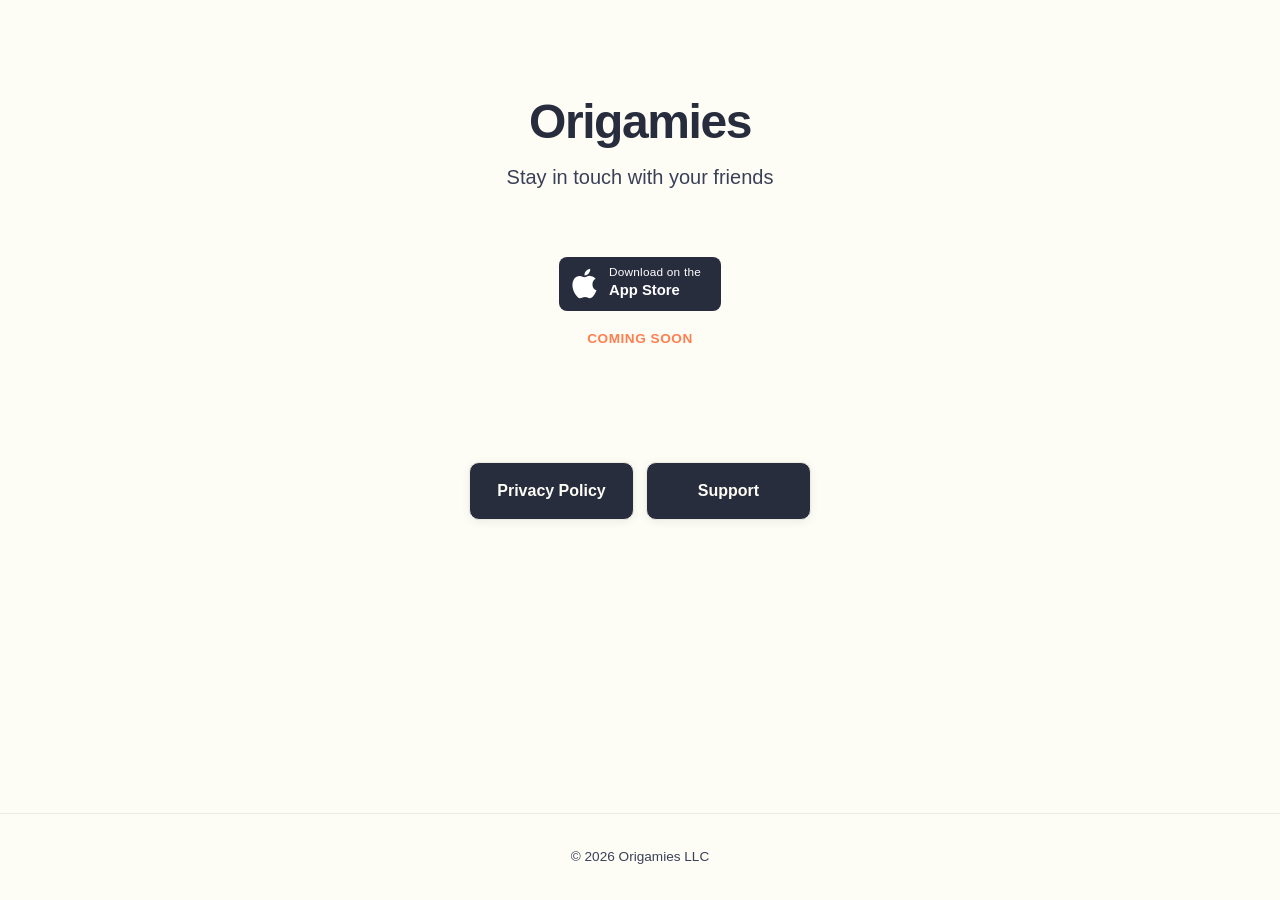
==== index.html @ 8bca0c86 "first commit Co-Authored-By: Claude Opus 4.6 <noreply@anthropic.com>" ====
<!DOCTYPE html>
<html lang="en">
<head>
  <meta charset="UTF-8">
  <meta name="viewport" content="width=device-width, initial-scale=1.0">
  <title>Origamies — Stay in touch with your friends</title>
  <meta name="description" content="Origamies helps you reconnect with old friends through gentle nudges and gamification. Coming soon to iOS.">
  <link rel="stylesheet" href="styles.css">
</head>
<body>

  <main>
    <section class="hero">
      <div class="container">
        <h1>Origamies</h1>
        <p class="tagline">Stay in touch with your friends</p>

        <div class="app-store-group">
          <span class="app-store-badge" role="img" aria-label="Download on the App Store">
            <!-- Apple App Store Badge SVG -->
            <svg xmlns="http://www.w3.org/2000/svg" viewBox="0 0 120 40" width="162" height="54">
              <rect width="120" height="40" rx="6" fill="#282D3E"/>
              <g fill="#fff">
                <path d="M24.77 20.3a4.95 4.95 0 0 1 2.36-4.15 5.07 5.07 0 0 0-3.99-2.16c-1.68-.18-3.31 1.01-4.17 1.01-.87 0-2.19-.99-3.62-.96a5.31 5.31 0 0 0-4.47 2.73c-1.93 3.34-.49 8.27 1.36 10.97.93 1.33 2.02 2.81 3.45 2.76 1.4-.06 1.92-.89 3.61-.89 1.68 0 2.16.89 3.62.86 1.5-.03 2.44-1.33 3.33-2.67a11.1 11.1 0 0 0 1.52-3.09 4.79 4.79 0 0 1-2.99-4.41zM22.04 12.21a4.87 4.87 0 0 0 1.12-3.49 4.96 4.96 0 0 0-3.21 1.66 4.64 4.64 0 0 0-1.14 3.37 4.11 4.11 0 0 0 3.23-1.54z"/>
              </g>
              <g fill="#fff">
                <text x="37" y="14" font-family="-apple-system, BlinkMacSystemFont, 'Segoe UI', Roboto, Helvetica, Arial, sans-serif" font-size="8.75" letter-spacing="0.02em" fill="#fff">Download on the</text>
                <text x="37" y="28" font-family="-apple-system, BlinkMacSystemFont, 'Segoe UI', Roboto, Helvetica, Arial, sans-serif" font-size="11" font-weight="700" fill="#fff">App Store</text>
              </g>
            </svg>
          </span>
          <span class="coming-soon">Coming Soon</span>
        </div>
      </div>
    </section>

    <section class="container">
      <div class="link-cards">
        <a href="privacy.html" class="link-card">Privacy Policy</a>
        <a href="support.html" class="link-card">Support</a>
      </div>
    </section>
  </main>

  <footer class="site-footer">
    <div class="container">
      &copy; 2026 Origamies LLC
    </div>
  </footer>

</body>
</html>
---- styles.css ----
/* ===== Reset & Base ===== */
*,
*::before,
*::after {
  margin: 0;
  padding: 0;
  box-sizing: border-box;
}

:root {
  --bg: #FDFDF5;
  --yellow: #FEEB79;
  --navy: #282D3E;
  --coral: #FF7F50;
  --navy-light: #3a4057;
  --yellow-soft: #fef4b8;
}

html {
  font-size: 16px;
  scroll-behavior: smooth;
}

body {
  font-family: -apple-system, BlinkMacSystemFont, "Segoe UI", Roboto, Helvetica, Arial, sans-serif;
  background-color: var(--bg);
  color: var(--navy);
  line-height: 1.6;
  min-height: 100vh;
  display: flex;
  flex-direction: column;
}

a {
  color: var(--navy);
  text-decoration: none;
}

img {
  max-width: 100%;
  height: auto;
}

/* ===== Layout ===== */
.container {
  max-width: 720px;
  margin: 0 auto;
  padding: 0 1.5rem;
  width: 100%;
}

main {
  flex: 1;
}

/* ===== Header / Nav ===== */
.site-header {
  padding: 1.25rem 0;
}

.site-header .container {
  display: flex;
  align-items: center;
}

.site-header .logo {
  font-size: 1.25rem;
  font-weight: 700;
  letter-spacing: -0.02em;
}

.back-link {
  font-size: 0.95rem;
  font-weight: 500;
  display: inline-flex;
  align-items: center;
  gap: 0.35rem;
  transition: opacity 0.2s;
}

.back-link:hover {
  opacity: 0.7;
}

/* ===== Hero ===== */
.hero {
  text-align: center;
  padding: 6rem 0 3rem;
}


.hero h1 {
  font-size: 3rem;
  font-weight: 800;
  letter-spacing: -0.03em;
  line-height: 1.1;
  margin-bottom: 0.75rem;
}

.hero .tagline {
  font-size: 1.25rem;
  font-weight: 400;
  color: var(--navy-light);
  margin-bottom: 4rem;
}

/* ===== App Store Badge ===== */
.app-store-group {
  display: flex;
  flex-direction: column;
  align-items: center;
  gap: 0.6rem;
}

.app-store-badge {
  display: inline-block;
  cursor: default;
  transition: opacity 0.2s;
}

.app-store-badge svg {
  height: 54px;
  width: 300px;
}

.coming-soon {
  font-size: 0.85rem;
  font-weight: 600;
  color: var(--coral);
  letter-spacing: 0.04em;
  text-transform: uppercase;
}

/* ===== Link Cards ===== */
.link-cards {
  display: flex;
  justify-content: center;
  gap: 0.75rem;
  padding: 4rem 0 3rem;
}

.link-card {
  display: flex;
  align-items: center;
  justify-content: center;
  width: calc((100% - 0.75rem) / 4);
  padding: 0.95rem 0.75rem;
  border-radius: 10px;
  background: var(--navy);
  color: var(--bg);
  border: 1.5px solid #ebebdf;
  box-shadow: 0 2px 8px rgba(40, 45, 62, 0.08);
  font-weight: 600;
  font-size: 1rem;
  transition: border-color 0.2s, box-shadow 0.2s, transform 0.15s;
}

.link-card:hover {
  box-shadow: 0 4px 16px rgba(40, 45, 62, 0.06);
  transform: translateY(-2px);
}

/* ===== Content Pages (Privacy, Support) ===== */
.page-content {
  padding: 2rem 0 4rem;
}

.page-content h1 {
  font-size: 2rem;
  font-weight: 800;
  letter-spacing: -0.02em;
  margin-bottom: 0.5rem;
}

.page-content .subtitle {
  color: var(--navy-light);
  margin-bottom: 2rem;
  font-size: 0.95rem;
}

.page-content h2 {
  font-size: 1.2rem;
  font-weight: 700;
  margin-top: 2rem;
  margin-bottom: 0.5rem;
}

.page-content p,
.page-content ul {
  margin-bottom: 1rem;
  color: var(--navy-light);
}

.page-content ul {
  padding-left: 1.5rem;
}

.page-content li {
  margin-bottom: 0.35rem;
}

.page-content a {
  color: var(--navy);
  font-weight: 600;
  border-bottom: 2px solid var(--yellow);
  transition: border-color 0.2s;
}

.page-content a:hover {
  border-color: var(--coral);
}

/* ===== FAQ ===== */
.faq-item {
  background: #fff;
  border: 1.5px solid #ebebdf;
  border-radius: 12px;
  padding: 1.25rem 1.5rem;
  margin-bottom: 0.75rem;
}

.faq-item h3 {
  font-size: 1rem;
  font-weight: 700;
  margin-bottom: 0.4rem;
}

.faq-item p {
  font-size: 0.95rem;
  margin-bottom: 0;
}

/* ===== Contact Box ===== */
.contact-box {
  background: var(--navy);
  color: var(--bg);
  border-radius: 14px;
  padding: 2rem;
  text-align: center;
  margin-bottom: 2.5rem;
}

.contact-box h2 {
  color: var(--bg);
  margin-top: 0;
  margin-bottom: 0.5rem;
}

.contact-box p {
  color: rgba(253, 253, 245, 0.75);
  margin-bottom: 1rem;
}

.contact-box a {
  color: var(--yellow);
  font-weight: 700;
  font-size: 1.1rem;
  border-bottom: 2px solid transparent;
  transition: border-color 0.2s;
}

.contact-box a:hover {
  border-color: var(--yellow);
}

/* ===== Footer ===== */
.site-footer {
  padding: 2rem 0;
  text-align: center;
  font-size: 0.85rem;
  color: var(--navy-light);
  border-top: 1px solid #ebebdf;
}

/* ===== Responsive ===== */
@media (max-width: 600px) {
  .hero {
    padding: 4rem 0 2rem;
  }

  .hero h1 {
    font-size: 2.25rem;
  }

  .hero .tagline {
    font-size: 1.1rem;
  }

  .link-cards {
    flex-direction: column;
    align-items: center;
  }

  .link-card {
    width: 60%;
  }

  .page-content h1 {
    font-size: 1.6rem;
  }

  .contact-box {
    padding: 1.5rem;
  }
}
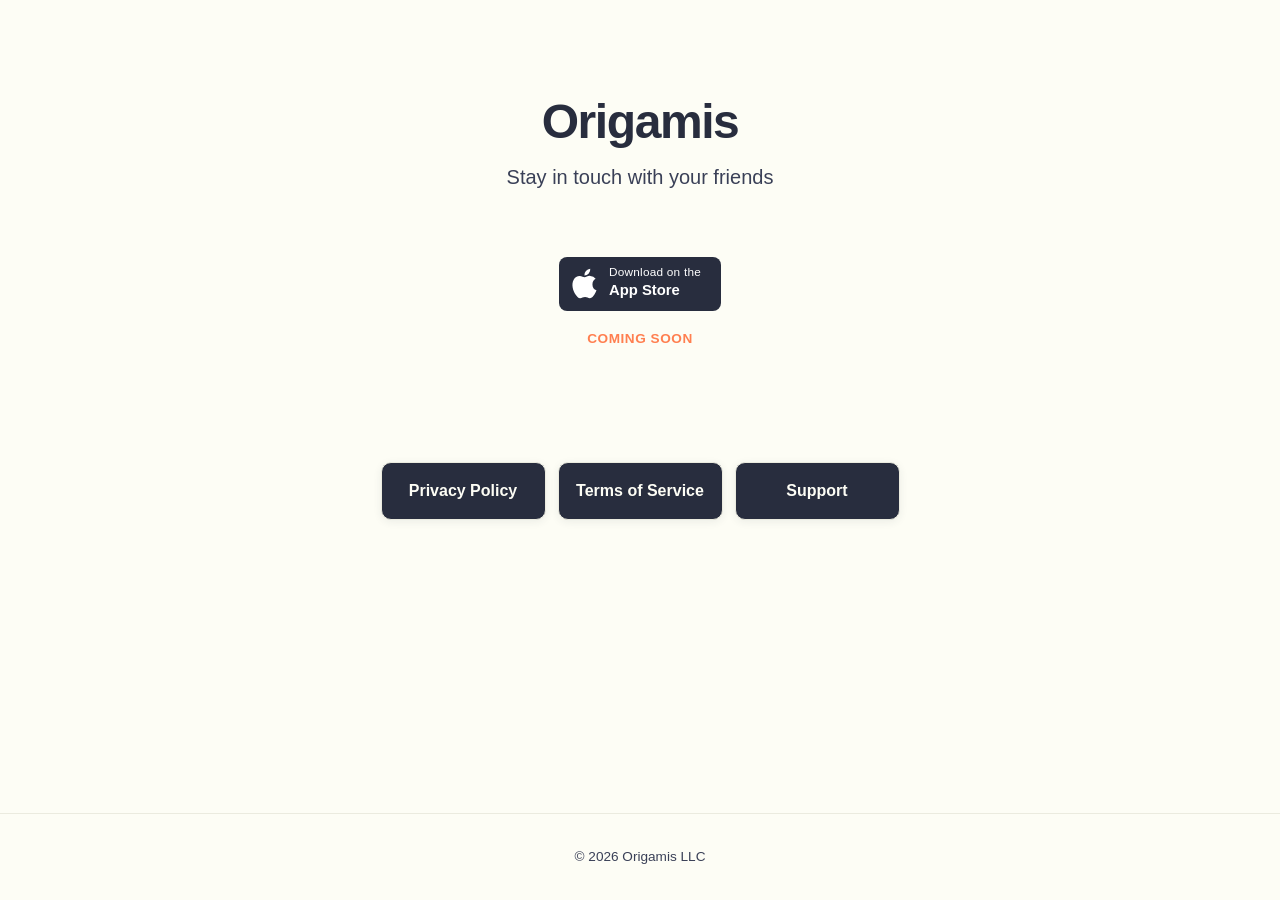
==== commit f37a4b68: "Rebrand to Origamis, update privacy policy, add terms of service - Rename Origamies to Origamis acro" ====
--- a/index.html
+++ b/index.html
@@ -12,7 +12,7 @@
   <main>
     <section class="hero">
       <div class="container">
-        <h1>Origamies</h1>
+        <h1>Origamis</h1>
         <p class="tagline">Stay in touch with your friends</p>
 
         <div class="app-store-group">
@@ -37,6 +37,7 @@
     <section class="container">
       <div class="link-cards">
         <a href="privacy.html" class="link-card">Privacy Policy</a>
+        <a href="terms.html" class="link-card">Terms of Service</a>
         <a href="support.html" class="link-card">Support</a>
       </div>
     </section>
@@ -44,7 +45,7 @@
 
   <footer class="site-footer">
     <div class="container">
-      &copy; 2026 Origamies LLC
+      &copy; 2026 Origamis LLC
     </div>
   </footer>
 
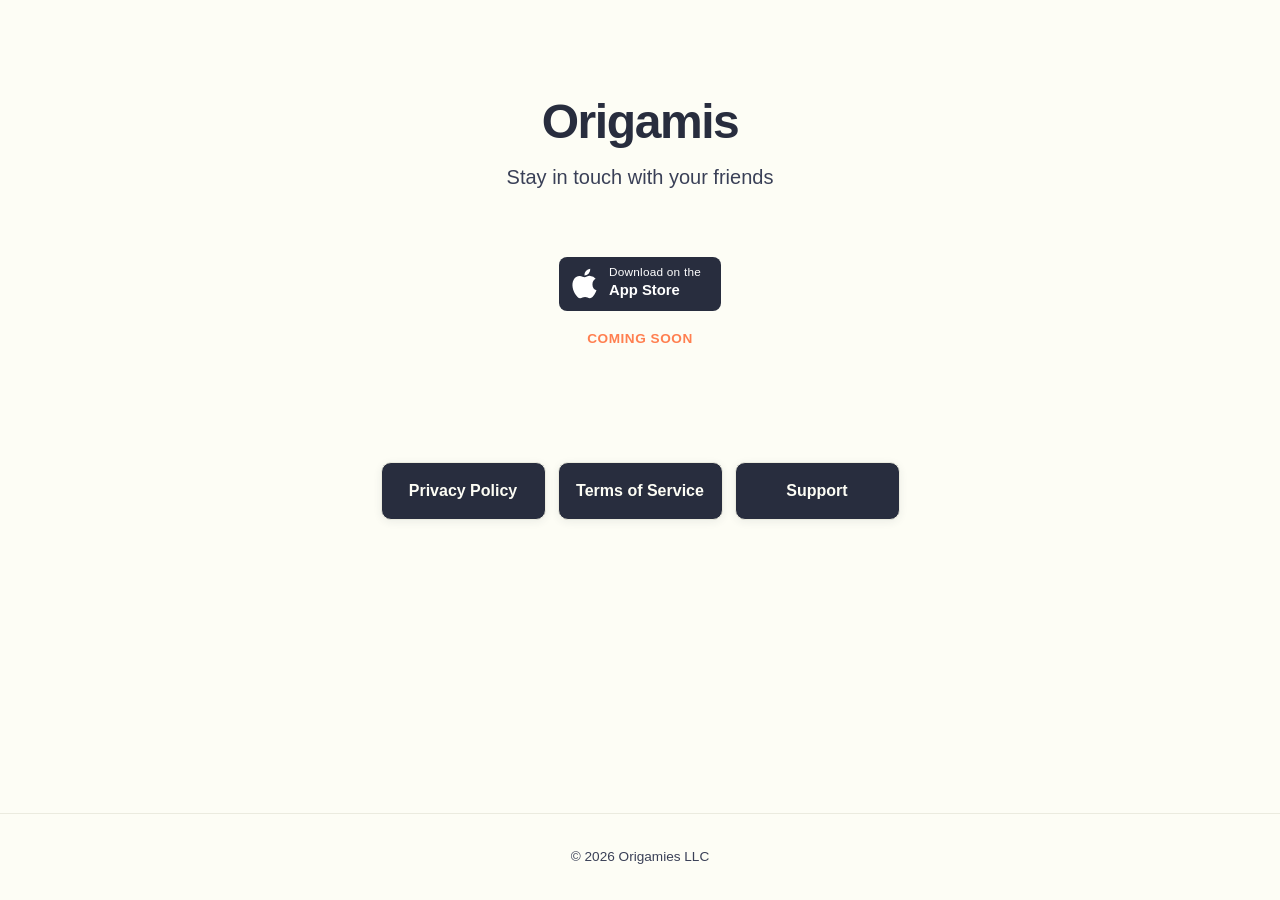
==== commit 5dff4d92: "Fix branding: Origamies LLC for legal, Origamis for app name - Fix LLC references to Origamies LLC i" ====
--- a/index.html
+++ b/index.html
@@ -3,8 +3,8 @@
 <head>
   <meta charset="UTF-8">
   <meta name="viewport" content="width=device-width, initial-scale=1.0">
-  <title>Origamies — Stay in touch with your friends</title>
-  <meta name="description" content="Origamies helps you reconnect with old friends through gentle nudges and gamification. Coming soon to iOS.">
+  <title>Origamis — Stay in touch with your friends</title>
+  <meta name="description" content="Origamis helps you reconnect with old friends through gentle nudges and gamification. Coming soon to iOS.">
   <link rel="stylesheet" href="styles.css">
 </head>
 <body>
@@ -45,7 +45,7 @@
 
   <footer class="site-footer">
     <div class="container">
-      &copy; 2026 Origamis LLC
+      &copy; 2026 Origamies LLC
     </div>
   </footer>
 
